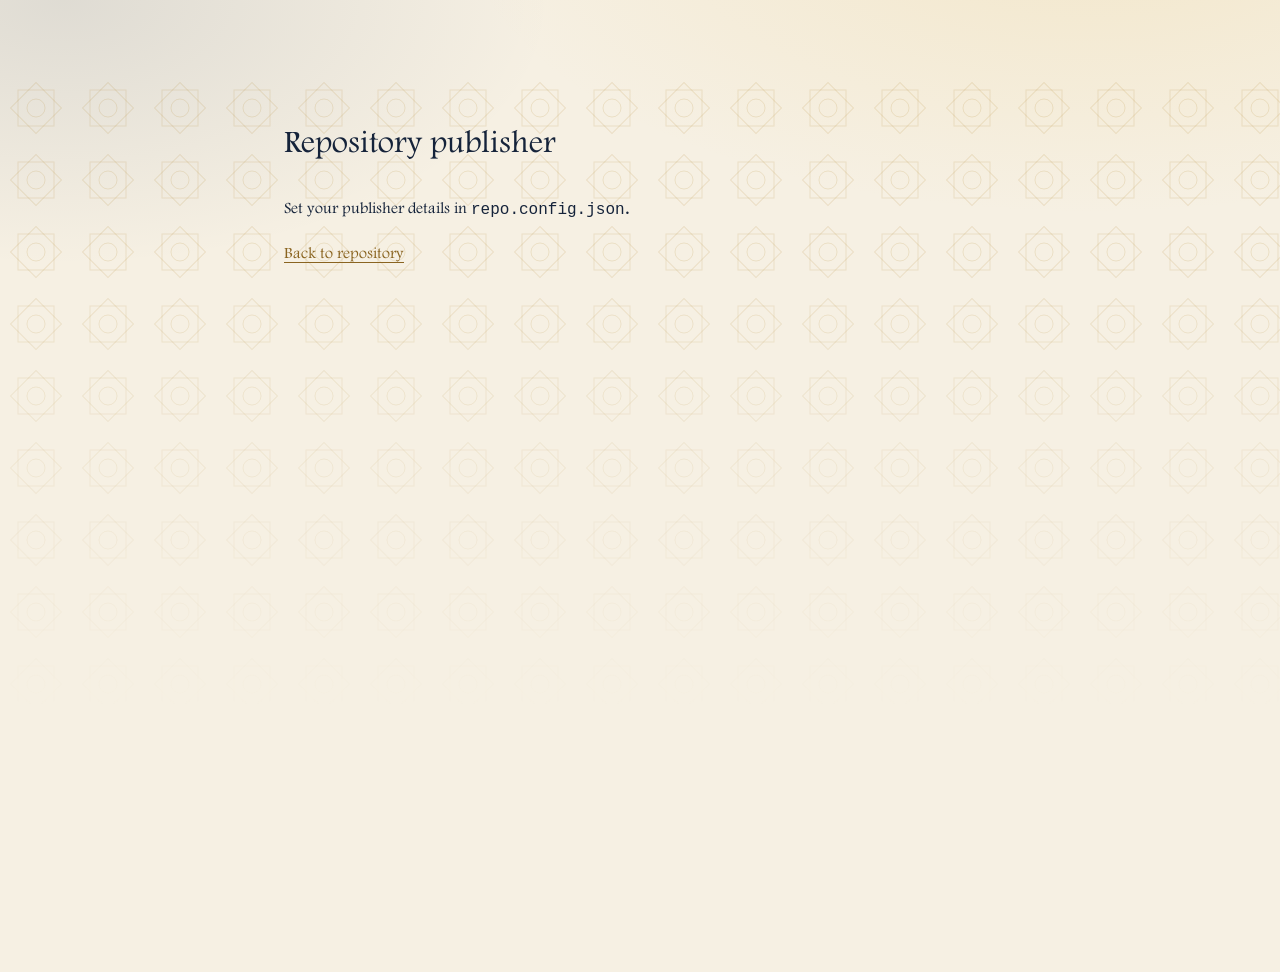
==== about/index.html @ c5a796df "Initial RawanIDE community repository template" ====
<!doctype html><html lang="en"><meta charset="utf-8"><meta name="viewport" content="width=device-width,initial-scale=1"><title>Repository guide</title><link rel="stylesheet" href="../assets/site.css"><main style="max-width:760px;margin:8vh auto;padding:24px"><h1>Repository publisher</h1><p>Set your publisher details in <code>repo.config.json</code>.</p><p><a href="../">Back to repository</a></p></main><!--DATA--><script type="application/json" id="data">{"repository":{"protocol":"1.0","id":"community.example.repository","name":"My RawanIDE Repository","publisher":"Your Publisher Name","description":"My RawanIDE extensions.","homepageUrl":"https://elhizazi1.github.io/rawanide-community-repository-template/","repositoryUrl":"https://github.com/elhizazi1/rawanide-community-repository-template","icon":"https://raw.githubusercontent.com/elhizazi1/rawanide-community-repository-template/main/icon.svg","i18n":{"ar":{"name":"مستودع إضافاتي","description":"إضافاتي لتطبيق روان IDE."},"en":{"name":"My RawanIDE Repository","description":"My extensions for RawanIDE."}},"extensions":[]}}</script><!--/DATA--></html>
---- assets/site.css ----
@font-face { font-family: "Maghribi Assile"; src: url("./fonts/maghribi-assile.ttf") format("truetype"); font-style: normal; font-weight: 100 900; font-display: swap; }
/* Jamal repository pages, v5: one consolidated stylesheet. No external fonts, scripts or images.
   Layout rule: every hero is one CSS grid with named areas (media | id | lead | extra); no absolute positioning, no magic offsets. */
:root {
  --paper: #f6f0e3; --surface: #fffdf8; --ink: #15233a; --ink-2: #5b6578; --line: #e0d3b4; --line-gold: #cfb06a;
  --accent: #8a6420; --lapis: #14294a; --ochre: #b8872b; --ochre-soft: rgba(184,135,43,.16);
  --code-bg: #f8f2e4; --danger: #a33a3a; --ok: #2f6b4f;
  --btn-bg: var(--lapis); --btn-ink: #f3d98b; --h2-ink: var(--lapis); --nav-on: var(--lapis);
  --gold: linear-gradient(135deg, #8f6a1f 0%, #e6c36a 45%, #b8872b 70%, #f0d78c 100%);
  --title: linear-gradient(135deg, #6d4c12, #b8872b 50%, #7a5614);
  --shadow: 0 1px 0 rgba(255,255,255,.7) inset, 0 12px 32px -16px rgba(20,41,74,.28);
  --r: 14px; --r-sm: 10px; --nav-h: 46px;
  --font: "Maghribi Assile", serif;
  --font-head: "Maghribi Assile", serif;
  --mono: ui-monospace, "SFMono-Regular", Menlo, Consolas, "Roboto Mono", monospace;
}
@media (prefers-color-scheme: dark) {
  :root:not([data-theme="light"]) {
    --paper: #0a1424; --surface: #101f38; --ink: #f1e8d0; --ink-2: #a9b3c4; --line: #2b3d5e; --line-gold: #8a7340;
    --accent: #e6c36a; --ochre: #e6c36a; --ochre-soft: rgba(230,195,106,.16); --code-bg: #0c1a30; --danger: #ff8a8e; --ok: #8fd6b0;
    --btn-bg: var(--gold); --btn-ink: #1a1405; --h2-ink: #f1e3b2; --nav-on: #f1e3b2;
    --title: linear-gradient(135deg, #f6e4a6, #d6a93f 55%, #f6e4a6);
    --shadow: 0 1px 0 rgba(255,255,255,.04) inset, 0 16px 36px -18px rgba(0,0,0,.8);
  }
}

* { box-sizing: border-box; }
html { -webkit-text-size-adjust: 100%; scroll-behavior: smooth; scroll-padding-top: calc(var(--nav-h) + 14px); }
body {
  margin: 0; position: relative; min-height: 100vh; color: var(--ink);
  font: 400 16px/1.8 var(--font);
  background: radial-gradient(900px 420px at 85% -80px, rgba(230,195,106,.20), transparent 70%),
              radial-gradient(700px 380px at 5% 0, rgba(20,41,74,.10), transparent 70%), var(--paper);
}
body::before {
  content: ""; position: absolute; inset: 0 0 auto 0; height: 640px; z-index: -1; pointer-events: none;
  background-image: url("data:image/svg+xml;utf8,<svg xmlns='http://www.w3.org/2000/svg' width='72' height='72' viewBox='0 0 72 72'><g fill='none' stroke='%23b8872b' stroke-opacity='.16' stroke-width='1'><rect x='18' y='18' width='36' height='36'/><rect x='18' y='18' width='36' height='36' transform='rotate(45 36 36)'/><circle cx='36' cy='36' r='9'/></g></svg>");
  -webkit-mask-image: linear-gradient(to bottom, #000 30%, transparent); mask-image: linear-gradient(to bottom, #000 30%, transparent);
}
a { color: var(--accent); text-underline-offset: 3px; }
a:hover { text-decoration-thickness: 2px; }
:focus-visible { outline: 3px solid var(--accent); outline-offset: 3px; border-radius: 6px; }
.wrap { width: min(100% - 32px, 1040px); margin-inline: auto; }
.visually-hidden { position: absolute; width: 1px; height: 1px; overflow: hidden; clip: rect(0 0 0 0); white-space: nowrap; }

/* ---------- header + sticky tabs (identical on every page) ---------- */
.bar { padding-block: 12px; }
.bar-in { display: flex; flex-wrap: wrap; align-items: center; justify-content: space-between; gap: 8px 12px; }
.brand { display: inline-flex; flex: none; align-items: center; gap: 10px; color: var(--ink); text-decoration: none; font: 700 21px/1.3 var(--font-head); }
.brand img { width: 36px; height: 36px; flex: none; border-radius: 10px; display: block; box-shadow: 0 0 0 1.5px #d9b45a, 0 6px 14px -6px rgba(20,41,74,.5); }
.brand span { white-space: nowrap; overflow: hidden; text-overflow: ellipsis; }
.langs { display: inline-flex; flex: none; border: 1px solid var(--line); border-radius: 999px; padding: 2px; background: var(--surface); box-shadow: var(--shadow); }
.langs button { appearance: none; border: 0; background: transparent; color: var(--ink-2); font: 600 13px/1 var(--font); padding: 8px 12px; border-radius: 999px; cursor: pointer; min-height: 34px; }
.langs button[aria-pressed="true"] { background: var(--lapis); color: #f3d98b; }
@media (prefers-color-scheme: dark) { :root:not([data-theme="light"]) .langs button[aria-pressed="true"] { background: var(--gold); color: #1a1405; } }

@media (max-width: 479px) { /* four language buttons (GitLab build) must not squeeze the brand */
  .brand { font-size: 18px; gap: 8px; }
  .brand img { width: 32px; height: 32px; }
  .langs button { padding: 8px 9px; font-size: 12.5px; }
}

.nav { position: sticky; top: 0; z-index: 30; background: var(--paper); border-top: 1px solid var(--line); }
@supports (background: color-mix(in srgb, red, blue)) {
  .nav { background: color-mix(in srgb, var(--paper) 92%, transparent); -webkit-backdrop-filter: blur(14px); backdrop-filter: blur(14px); }
}
.nav::after { content: ""; position: absolute; inset: auto 0 0 0; height: 2px; background: linear-gradient(90deg, transparent, var(--line-gold) 15%, #f0d78c 50%, var(--line-gold) 85%, transparent); }
.nav-in { display: flex; height: var(--nav-h); overflow-x: auto; scrollbar-width: none; }
.nav-in::-webkit-scrollbar { display: none; }
.nav a { position: relative; flex: 1 1 auto; display: grid; place-items: center; padding-inline: 12px; white-space: nowrap; text-decoration: none; color: var(--ink-2); font: 700 14.5px/1 var(--font); }
.nav a::after { content: ""; position: absolute; inset: auto 10px 0; height: 3px; border-radius: 3px 3px 0 0; background: var(--gold); transform: scaleX(0); transition: transform .25s; }
.nav a:hover, .nav a[aria-current="page"], .nav a[aria-current="true"] { color: var(--nav-on); }
.nav a:hover::after, .nav a[aria-current="page"]::after, .nav a[aria-current="true"]::after { transform: scaleX(1); }

/* ---------- hero: one grid, three variants ---------- */
.hero {
  --media: 84px; --gap: 14px;
  position: relative; display: grid; align-items: center; column-gap: var(--gap); row-gap: 16px;
  grid-template-columns: var(--media) minmax(0, 1fr);
  grid-template-areas: "media id" "lead lead" "extra extra";
  margin-top: 18px; padding: 18px;
  background: var(--surface); border: 1px solid var(--line-gold); border-radius: 22px; box-shadow: var(--shadow);
}
@supports (background: color-mix(in srgb, red, blue)) { .hero { background: linear-gradient(160deg, var(--surface), color-mix(in srgb, var(--surface) 72%, var(--paper))); } }
.hero::before { content: ""; position: absolute; inset: 6px; border: 1px solid rgba(184,135,43,.30); border-radius: 17px; pointer-events: none; }
body[data-page="ext"] .hero { --media: 76px; grid-template-areas: "crumb crumb" "media id" "lead lead" "extra extra"; }
body[data-page="about"] .hero { --media: 84px; }

.hero-media { grid-area: media; min-width: 0; }
.hero-id { grid-area: id; justify-self: start; min-width: 96px; max-width: 100%; }
.hero > .lead { grid-area: lead; }
.hero-extra { grid-area: extra; min-width: 0; }
.hero > .crumb { grid-area: crumb; justify-self: start; }
.hero-media img { display: block; width: 100%; height: auto; aspect-ratio: 1; object-fit: contain; border-radius: 22%; box-shadow: 0 0 0 2px #d9b45a, 0 12px 26px -12px rgba(20,41,74,.6); }

.hero h1 {
  margin: 0; font: 700 clamp(26px, 5.2vw, 46px)/1.45 var(--font-head); letter-spacing: 0; color: var(--lapis);
  background: var(--title); -webkit-background-clip: text; background-clip: text; -webkit-text-fill-color: transparent;
}
body[data-page="ext"] .hero h1 { font-size: clamp(22px, 4.4vw, 38px); }
/* ornament: its width is the title's width, because .hero-id shrink-wraps the h1 */
.orn { display: flex; align-items: center; gap: 8px; margin-top: 4px; }
.orn::before, .orn::after { content: ""; flex: 1; height: 1px; }
.orn::before { background: linear-gradient(90deg, transparent, var(--line-gold)); }
.orn::after { background: linear-gradient(270deg, transparent, var(--line-gold)); }
[dir="rtl"] .orn::before { background: linear-gradient(270deg, transparent, var(--line-gold)); }
[dir="rtl"] .orn::after { background: linear-gradient(90deg, transparent, var(--line-gold)); }
.orn i { flex: none; width: 8px; height: 8px; background: var(--ochre); transform: rotate(45deg); }

.lead { margin: 0; max-width: 58ch; color: var(--ink-2); font-size: clamp(16px, 2.4vw, 19px); line-height: 1.9; }
.crumb { display: inline-flex; align-items: center; gap: 8px; padding: 8px 14px; border: 1px solid var(--line); border-radius: 999px; background: var(--surface); text-decoration: none; font: 700 14px/1.2 var(--font); }
[dir="rtl"] .crumb .arrow { transform: scaleX(-1); }

@media (min-width: 720px) {
  .hero { --gap: 28px; padding: 40px; row-gap: 14px; }
  .hero::before { inset: 8px; }
  body[data-page="repo"] .hero { --media: 172px; grid-template-columns: minmax(0, 1fr) var(--media); grid-template-areas: "id media" "lead media" "extra media"; }
  body[data-page="ext"] .hero { --media: 104px; grid-template-areas: "crumb crumb" "media id" "media lead" "media extra"; }
  body[data-page="about"] .hero { --media: 128px; grid-template-areas: "media id" "media lead" "media extra"; }
  body[data-page="ext"] .hero-media, body[data-page="about"] .hero-media { align-self: start; }
}

/* ---------- seal ---------- */
.seal { display: block; width: 100%; height: auto; aspect-ratio: 1; color: var(--ink-2); direction: ltr; unicode-bidi: isolate; filter: drop-shadow(0 10px 18px rgba(184,135,43,.35)); }
.seal .ring { fill: none; stroke: currentColor; stroke-width: 2; }
.seal .ring-dash { fill: none; stroke: currentColor; stroke-width: 1; stroke-dasharray: 2 5; opacity: .7; }
.seal .star { fill: none; stroke: currentColor; stroke-width: 2.2; stroke-linejoin: round; }
.seal .ringtext { font: 600 10.5px var(--mono); fill: currentColor; }
.seal .core { font: 800 19px var(--font-head); fill: currentColor; text-anchor: middle; paint-order: stroke; stroke: var(--surface); stroke-width: 5px; stroke-linejoin: round; }
.seal .core.small { font-size: 14px; }
.seal[data-state="verified"] { color: var(--ochre); }
.seal[data-state="verified"] .star { fill: rgba(230,195,106,.28); stroke-dasharray: 400; animation: draw 1.1s ease-out both; }
.seal[data-state="verified"] .ring { stroke-width: 3; }
.seal[data-state="pending"] .ring, .seal[data-state="unknown"] .ring { stroke-dasharray: 6 5; }
@keyframes draw { from { stroke-dashoffset: 400; } to { stroke-dashoffset: 0; } }
/* Preserve the full ornamental verification seal at normal mobile zoom.
   Previously the ring inscription disappeared below 720px, so the badge
   looked different at 100% than at 67% browser zoom. */
@media (max-width: 719px) {
  body[data-page="repo"] .hero { --media: clamp(96px, 26vw, 116px); }
  .seal .ringtext { visibility: visible; }
  .seal .core { font-size: 19px; }
  .seal .core.small { font-size: 14px; }
}
@media (prefers-reduced-motion: reduce) { .seal[data-state="verified"] .star { animation: none; } }

/* ---------- address box, buttons, status ---------- */
.address { display: flex; align-items: stretch; max-width: 640px; background: var(--surface); border: 1px solid var(--line-gold); border-radius: var(--r); box-shadow: var(--shadow); overflow: hidden; }
.address-field { flex: 1; min-width: 0; align-self: center; padding: 12px 14px; font: 500 13px/1.6 var(--mono); direction: ltr; text-align: left; overflow-wrap: anywhere; }
.btn {
  appearance: none; border: 0; cursor: pointer; display: inline-flex; align-items: center; justify-content: center;
  min-height: 46px; padding: 0 20px; border-radius: var(--r-sm); background: var(--btn-bg); color: var(--btn-ink);
  font: 700 14.5px/1 var(--font); white-space: nowrap; text-decoration: none; transition: filter .2s, transform .2s;
}
.btn:hover { filter: brightness(1.12); }
.btn:active { transform: translateY(1px); }
.btn.ghost { background: transparent; color: var(--accent); border: 1px solid var(--line-gold); }
.btn.small { min-height: 34px; padding: 0 12px; font-size: 13px; border-radius: 8px; }
.btn[data-done="1"] { background: var(--ok); color: #fff; }
.address .btn { border-radius: 0; min-height: 0; min-width: 96px; }
.actions { display: flex; flex-wrap: wrap; gap: 10px; }
.status { display: flex; align-items: center; gap: 8px; margin: 14px 0 0; font: 600 14px/1.5 var(--font); color: var(--ink-2); }
.status::before { content: ""; flex: none; width: 10px; height: 10px; border-radius: 50%; background: var(--line); }
.status[data-state="verified"] { color: var(--ink); }
.status[data-state="verified"]::before { background: var(--ochre); box-shadow: 0 0 0 4px var(--ochre-soft); }
.status[data-state="pending"]::before { background: transparent; border: 2px dashed var(--ink-2); }
.status[data-state="unknown"]::before { background: var(--danger); opacity: .7; }

/* ---------- sections ---------- */
section { margin-top: clamp(30px, 6vw, 52px); }
h2 { display: flex; align-items: center; gap: 14px; margin: 0 0 16px; font: 700 clamp(24px, 4.4vw, 34px)/1.4 var(--font-head); color: var(--h2-ink); }
h2::after { content: ""; flex: 1; height: 1px; background: linear-gradient(90deg, var(--line-gold), transparent); }
[dir="rtl"] h2::after { background: linear-gradient(270deg, var(--line-gold), transparent); }
h3 { margin: 0; font: 700 20px/1.4 var(--font-head); }
.hint { margin: 0 0 16px; color: var(--ink-2); font-size: 15px; }

.steps { list-style: none; margin: 0; padding: 0; display: grid; gap: 12px; counter-reset: step; }
.steps li { counter-increment: step; display: grid; grid-template-columns: 36px minmax(0, 1fr); gap: 14px; align-items: center; padding: 14px 16px; background: var(--surface); border: 1px solid var(--line); border-radius: var(--r); box-shadow: var(--shadow); }
.steps li::before { content: counter(step); display: grid; place-items: center; width: 36px; height: 36px; border-radius: 50%; background: var(--gold); color: #1a1405; font: 700 18px/1 var(--font-head); box-shadow: 0 6px 14px -6px rgba(184,135,43,.7); }
.steps p { margin: 0; }
@media (min-width: 760px) {
  .steps { grid-template-columns: repeat(3, minmax(0, 1fr)); }
  .steps li { grid-template-columns: 1fr; align-items: start; gap: 10px; padding: 18px; }
}

.list { display: grid; gap: 16px; grid-template-columns: repeat(auto-fill, minmax(min(100%, 420px), 1fr)); }
.row { position: relative; display: grid; grid-template-columns: 56px minmax(0, 1fr) auto; gap: 14px; align-items: center; padding: 16px; color: inherit; text-decoration: none; background: var(--surface); border: 1px solid var(--line); border-radius: var(--r); box-shadow: var(--shadow); transition: transform .25s, border-color .25s, box-shadow .25s; }
.row:hover { transform: translateY(-3px); border-color: var(--line-gold); box-shadow: 0 18px 36px -18px rgba(184,135,43,.5); }
.row img { display: block; width: 56px; height: 56px; border-radius: 14px; box-shadow: 0 0 0 1.5px #d9b45a, 0 10px 22px -10px rgba(20,41,74,.5); }
.row .meta { margin-top: 8px; }
.row p { margin: 8px 0 0; color: var(--ink-2); font-size: 15px; line-height: 1.7; display: -webkit-box; -webkit-line-clamp: 2; -webkit-box-orient: vertical; overflow: hidden; }
.chev { color: var(--ochre); font-size: 22px; line-height: 1; }
[dir="rtl"] .chev { transform: scaleX(-1); }
@media (min-width: 720px) { .row { grid-template-columns: 64px minmax(0, 1fr) auto; gap: 16px; padding: 20px; } .row img { width: 64px; height: 64px; } }
.empty { padding: 18px; color: var(--ink-2); border: 1px dashed var(--line); border-radius: var(--r); }

.meta { display: flex; flex-wrap: wrap; gap: 8px; }
.tag { display: inline-flex; align-items: center; padding: 7px 12px; font: 700 12.5px/1 var(--font); color: var(--accent); background: rgba(184,135,43,.08); border: 1px solid #d9bf7f; border-radius: 999px; unicode-bidi: plaintext; }
.tag.safe { color: var(--ok); background: rgba(47,107,79,.10); border-color: rgba(47,107,79,.45); }
.tag.safe::before { content: "✓"; margin-inline-end: 6px; font-weight: 800; }
@media (prefers-color-scheme: dark) { :root:not([data-theme="light"]) .tag.safe { background: rgba(143,214,176,.08); border-color: rgba(143,214,176,.45); } }

dl.facts { display: grid; grid-template-columns: minmax(120px, 220px) minmax(0, 1fr); margin: 0; overflow: hidden; background: var(--surface); border: 1px solid var(--line-gold); border-radius: var(--r); box-shadow: var(--shadow); }
dl.facts dt, dl.facts dd { margin: 0; padding: 12px 16px; border-bottom: 1px solid var(--line); }
dl.facts dt { background: var(--ochre-soft); color: var(--ink); font-weight: 700; font-size: 14px; }
dl.facts dd { min-width: 0; overflow-wrap: anywhere; }
dl.facts dt:nth-last-of-type(1), dl.facts dt:nth-last-of-type(1) + dd { border-bottom: 0; }
.mono { font: 13.5px var(--mono); direction: ltr; unicode-bidi: isolate; }
[dir="rtl"] dd.mono { text-align: right; }
.hash { display: flex; align-items: center; gap: 10px; flex-wrap: wrap; }
.hash .mono { word-break: break-all; }
@media (max-width: 640px) {
  dl.facts { grid-template-columns: 1fr; }
  dl.facts dt { border-bottom: 0; padding-bottom: 4px; }
  dl.facts dd { padding-top: 10px; }
}

.cards { display: grid; gap: 14px; grid-template-columns: repeat(auto-fill, minmax(min(100%, 230px), 1fr)); }
.card { display: grid; gap: 2px; padding: 16px 18px; color: inherit; text-decoration: none; background: var(--surface); border: 1px solid var(--line); border-radius: var(--r); box-shadow: var(--shadow); transition: transform .25s, border-color .25s; }
a.card:hover { transform: translateY(-3px); border-color: var(--line-gold); }
.card small { color: var(--accent); font: 700 13px/1.6 var(--font); }
.card b { font: 700 17px/1.5 var(--mono); direction: ltr; unicode-bidi: isolate; overflow-wrap: anywhere; }
[dir="rtl"] .card b { text-align: right; }

.tools { display: flex; flex-wrap: wrap; gap: 10px; margin: 0 0 16px; }
.tools input { flex: 1; min-width: 200px; padding: 14px 16px; font: 500 15px/1 var(--font); color: var(--ink); background: var(--surface); border: 1px solid var(--line); border-radius: 999px; }
.tools input:focus { outline: 3px solid var(--ochre-soft); border-color: var(--line-gold); }
.tools .count { align-self: center; color: var(--ink-2); font: 600 13px/1 var(--font); }

/* extension content blocks (snippets, commands, terminal theme) */
.panel { background: var(--surface); border: 1px solid var(--line-gold); border-radius: var(--r); box-shadow: var(--shadow); }
.snip { display: grid; gap: 8px; padding: 14px 16px; border-bottom: 1px solid var(--line); }
.snip:last-child { border-bottom: 0; }
.snip-top { display: flex; flex-wrap: wrap; align-items: center; gap: 8px 12px; }
.snip small { color: var(--ink-2); }
.trigger { padding: 6px 10px; font: 700 14px/1 var(--mono); direction: ltr; color: #f3d98b; background: var(--lapis); border-radius: 6px; }
pre.code { margin: 0; padding: 12px 14px; overflow-x: auto; font: 13px/1.6 var(--mono); direction: ltr; text-align: left; tab-size: 2; background: var(--code-bg); border: 1px solid var(--line); border-radius: 8px; }
.term { padding: 18px; overflow-x: auto; font: 14px/1.7 var(--mono); direction: ltr; text-align: left; border-radius: var(--r); }
.term .cursor { display: inline-block; width: .6em; height: 1.1em; vertical-align: -.2em; }
.swatches { display: grid; grid-template-columns: repeat(8, minmax(0, 1fr)); gap: 6px; margin-top: 14px; }
.swatches span { aspect-ratio: 1; border-radius: 6px; border: 1px solid rgba(127,127,127,.35); }

/* ---------- footer ---------- */
footer { margin-top: clamp(36px, 7vw, 64px); color: #c9d2e3; font-size: 14px; background: var(--lapis); border-top: 3px solid transparent; border-image: var(--gold) 1; }
footer a { color: #f3d98b; }
.foot { display: grid; gap: 10px; padding-block: 24px 30px; }
.foot .links { display: flex; flex-wrap: wrap; gap: 6px 18px; }
@media (min-width: 720px) { .foot { grid-template-columns: minmax(0, 1fr) auto; align-items: center; } .foot small { grid-column: 1 / -1; } }

/* Extension screenshots: one swipeable row */
.shots { display: flex; gap: 14px; overflow-x: auto; padding: 4px 2px 12px; scroll-snap-type: x proximity; -webkit-overflow-scrolling: touch; }
.shots figure { flex: 0 0 auto; margin: 0; width: min(78vw, 300px); scroll-snap-align: start; }
.shots a { display: block; background: var(--surface); border: 1px solid var(--line); border-radius: var(--r); overflow: hidden; box-shadow: var(--shadow); }
.shots img { display: block; width: 100%; height: auto; }
.shots figcaption { margin-top: 8px; color: var(--muted, inherit); font-size: 13px; line-height: 1.6; }

/* Single default Maghribi Assile font for Arabic and English site text. */

/* Shared typography for both language modes. */
html, body, button, input, select, textarea { font-family: var(--font); }
html code, html pre, html kbd, html samp, html .mono, html .address-field, html .trigger, html .term, html .card b { font-family: var(--mono); }
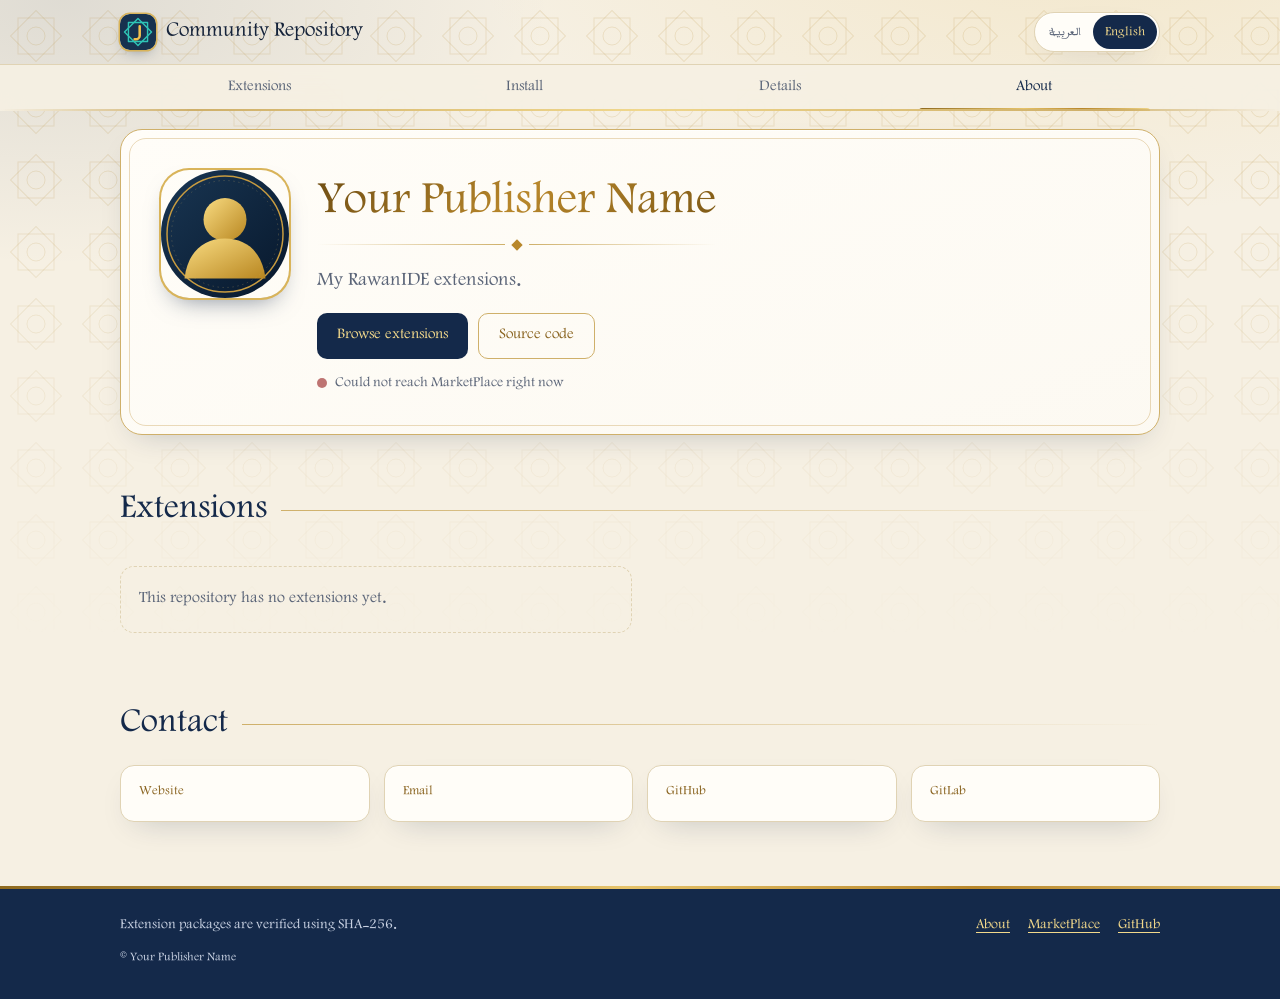
==== commit 22670593: "update" ====
--- a/about/index.html
+++ b/about/index.html
@@ -1 +1,79 @@
-<!doctype html><html lang="en"><meta charset="utf-8"><meta name="viewport" content="width=device-width,initial-scale=1"><title>Repository guide</title><link rel="stylesheet" href="../assets/site.css"><main style="max-width:760px;margin:8vh auto;padding:24px"><h1>Repository publisher</h1><p>Set your publisher details in <code>repo.config.json</code>.</p><p><a href="../">Back to repository</a></p></main><!--DATA--><script type="application/json" id="data">{"repository":{"protocol":"1.0","id":"community.example.repository","name":"My RawanIDE Repository","publisher":"Your Publisher Name","description":"My RawanIDE extensions.","homepageUrl":"https://elhizazi1.github.io/rawanide-community-repository-template/","repositoryUrl":"https://github.com/elhizazi1/rawanide-community-repository-template","icon":"https://raw.githubusercontent.com/elhizazi1/rawanide-community-repository-template/main/icon.svg","i18n":{"ar":{"name":"مستودع إضافاتي","description":"إضافاتي لتطبيق روان IDE."},"en":{"name":"My RawanIDE Repository","description":"My extensions for RawanIDE."}},"extensions":[]}}</script><!--/DATA--></html>+<!doctype html>
+<html lang="ar" dir="rtl">
+<head>
+<meta charset="utf-8">
+<meta name="viewport" content="width=device-width, initial-scale=1">
+<title>عن المطور — RawanIDE Community</title>
+<meta name="description" content="About the community repository developer.">
+<meta name="color-scheme" content="light dark">
+<link rel="icon" href="../icon.svg" type="image/svg+xml">
+<link rel="stylesheet" href="../assets/site.css">
+<script src="../assets/site.js" defer></script>
+<script src="../assets/extras.js" defer></script>
+<script src="../assets/about-profile.js" defer></script>
+</head>
+<body data-page="about" data-root="../">
+<header class="bar">
+  <div class="wrap bar-in">
+    <a class="brand" href="../"><img src="../icon.svg" alt="" width="36" height="36"><span data-i18n="brand">مستودع المجتمع</span></a>
+    <div class="langs" data-langs role="group" aria-label="Language"></div>
+  </div>
+</header>
+<nav class="nav" aria-label="Main">
+  <div class="wrap nav-in">
+    <a href="../#extensions" data-i18n="nav_ext">الإضافات</a>
+    <a href="../#how" data-i18n="nav_how">التثبيت</a>
+    <a href="../#details" data-i18n="nav_details">التفاصيل</a>
+    <a href="../about/" data-i18n="nav_about" aria-current="page">عن المطوّر</a>
+  </div>
+</nav>
+<div class="wrap">
+  <main>
+    <div class="hero">
+      <div class="hero-media"><img src="../assets/developer-avatar.svg" data-profile-avatar alt="" width="128" height="128"></div>
+      <div class="hero-id">
+        <h1 data-i18n="about_name">مطوّر المستودع</h1>
+        <div class="orn" aria-hidden="true"><i></i></div>
+      </div>
+      <p class="lead" data-i18n="about_bio">مطوّر إضافات RawanIDE.</p>
+      <div class="hero-extra">
+        <div class="actions">
+          <a class="btn" href="../#extensions" data-i18n="browse">تصفّح الإضافات</a>
+          <a class="btn ghost" href="../" data-profile-source rel="noopener" data-i18n="foot_source">الكود المصدري</a>
+        </div>
+        <p class="status" data-status data-state="checking" role="status">جارٍ التحقق من MarketPlace…</p>
+      </div>
+    </div>
+
+    <section id="extensions" aria-labelledby="ext-h">
+      <h2 id="ext-h" data-i18n="ext_title">الإضافات</h2>
+      <div class="list" data-ext-list></div>
+    </section>
+
+    <section id="contact" aria-labelledby="c-h">
+      <h2 id="c-h" data-i18n="c_title">تواصل</h2>
+      <div class="cards" data-profile-contacts>
+        <a class="card" href="../" data-profile-link="website" hidden><small data-i18n="c_site">الموقع الشخصي</small><b data-profile-value="website"></b></a>
+        <a class="card" href="../" data-profile-link="email" hidden><small data-i18n="c_mail">البريد</small><b data-profile-value="email"></b></a>
+        <a class="card" href="../" data-profile-link="github" hidden><small>GitHub</small><b data-profile-value="github"></b></a>
+        <a class="card" href="../" data-profile-link="gitlab" hidden><small>GitLab</small><b data-profile-value="gitlab"></b></a>
+      </div>
+    </section>
+  </main>
+</div>
+
+<footer>
+  <div class="wrap foot">
+    <span data-i18n="foot_note">تُتحقَّق سلامة حزم الإضافات باستخدام SHA-256.</span>
+    <span class="links">
+      <a href="../about/" data-i18n="nav_about">عن المطوّر</a>
+      <a href="https://rawanide.elhizazi.me/repositories" rel="noopener" data-i18n="foot_market">MarketPlace</a>
+      <a href="../" data-repository-source-link rel="noopener" hidden>Source</a>
+      
+    </span>
+    <small>© <span data-profile-copyright>Community Developer</span></small>
+  </div>
+</footer>
+<!--DATA--><script type="application/json" id="data">{"repository":{"protocol":"1.0","id":"community.example.repository","name":"My RawanIDE Repository","publisher":"Your Publisher Name","description":"My RawanIDE extensions.","homepageUrl":"https://exampledev.github.io/example-repo/","repositoryUrl":"https://github.com/exampledev/example-repo","icon":"https://raw.githubusercontent.com/exampledev/example-repo/main/icon.svg","i18n":{"ar":{"name":"مستودع إضافاتي","description":"إضافاتي لتطبيق روان IDE."},"en":{"name":"My RawanIDE Repository","description":"My extensions for RawanIDE."}},"extensions":[]},"developer":{"schemaVersion":1,"name":"Your Publisher Name","repositoryName":"My RawanIDE Repository","description":"My RawanIDE extensions.","i18n":{"ar":{"name":"مستودع إضافاتي","description":"إضافاتي لتطبيق روان IDE."}},"avatarUrl":"assets/developer-avatar.svg","website":"","github":"","gitlab":"","email":"","defaultLanguage":"ar"}}</script><!--/DATA--><script>
+(function(){'use strict';var embedded={};try{embedded=JSON.parse(document.getElementById('data').textContent)}catch(e){}var dev=embedded.developer||{},repo=embedded.repository||{};var lang=(localStorage.getItem('rawanide-lang')||navigator.language||'ar').toLowerCase().startsWith('ar')?'ar':'en';document.documentElement.lang=lang;document.documentElement.dir=lang==='ar'?'rtl':'ltr';var ar=lang==='ar';function txt(id,v){document.getElementById(id).textContent=v||''}function safeUrl(u){try{var x=new URL(u,location.href);return (x.protocol==='https:'||((x.protocol==='file:'||x.protocol==='http:')&&u.startsWith('../assets/'))) ? x.href : ''}catch(e){return ''}}function draw(){txt('back-label',ar?'العودة إلى المستودع':'Back to repository');txt('kicker',ar?'عن المطور':'About the developer');txt('developer-name',dev.name||repo.publisher||(ar?'اسم المطور':'Developer'));txt('repository-name',(ar&&dev.i18n&&dev.i18n.ar&&dev.i18n.ar.name)||dev.repositoryName||repo.name);txt('description',(ar&&dev.i18n&&dev.i18n.ar&&dev.i18n.ar.description)||dev.description||repo.description);txt('note',ar?'تُحدَّث معلومات هذه الصفحة من setup.html وdeveloper.json.':'This profile is customized through setup.html and developer.json.');document.title=(dev.name||repo.publisher||'Developer')+' · RawanIDE';var img=document.getElementById('avatar');var src=dev.avatarUrl||'assets/developer-avatar.svg';if(/^assets\/[a-zA-Z0-9_./-]+$/.test(src)&&!src.includes('..'))img.src='../'+src;else if(/^https:\/\//i.test(src))img.src=src;else img.src='../assets/developer-avatar.svg';img.onerror=function(){this.onerror=null;this.src='../assets/developer-avatar.svg'};var links=document.getElementById('links');links.textContent='';[['website',ar?'الموقع الإلكتروني':'Website'],['github','GitHub'],['gitlab','GitLab'],['email',ar?'البريد الإلكتروني':'Email']].forEach(function(p){var v=dev[p[0]];if(!v)return;var a=document.createElement('a');if(p[0]==='email'){if(!/^[^\s@]+@[^\s@]+\.[^\s@]+$/.test(v))return;a.href='mailto:'+v}else{if(!/^https:\/\//i.test(v))return;a.href=v;a.target='_blank';a.rel='noopener noreferrer'}a.textContent=p[1];links.appendChild(a)})}draw();if(location.protocol!=='file:')fetch('../developer.json',{cache:'no-store'}).then(function(r){return r.ok?r.json():null}).then(function(d){if(d&&d.schemaVersion===1){dev=d;draw()}}).catch(function(){});
+})();</script></body></html>
--- a/assets/site.css
+++ b/assets/site.css
@@ -54,7 +54,7 @@
 .langs button[aria-pressed="true"] { background: var(--lapis); color: #f3d98b; }
 @media (prefers-color-scheme: dark) { :root:not([data-theme="light"]) .langs button[aria-pressed="true"] { background: var(--gold); color: #1a1405; } }
 
-@media (max-width: 479px) { /* four language buttons (GitLab build) must not squeeze the brand */
+@media (max-width: 479px) { /* language buttons must not squeeze the brand */
   .brand { font-size: 18px; gap: 8px; }
   .brand img { width: 32px; height: 32px; }
   .langs button { padding: 8px 9px; font-size: 12.5px; }
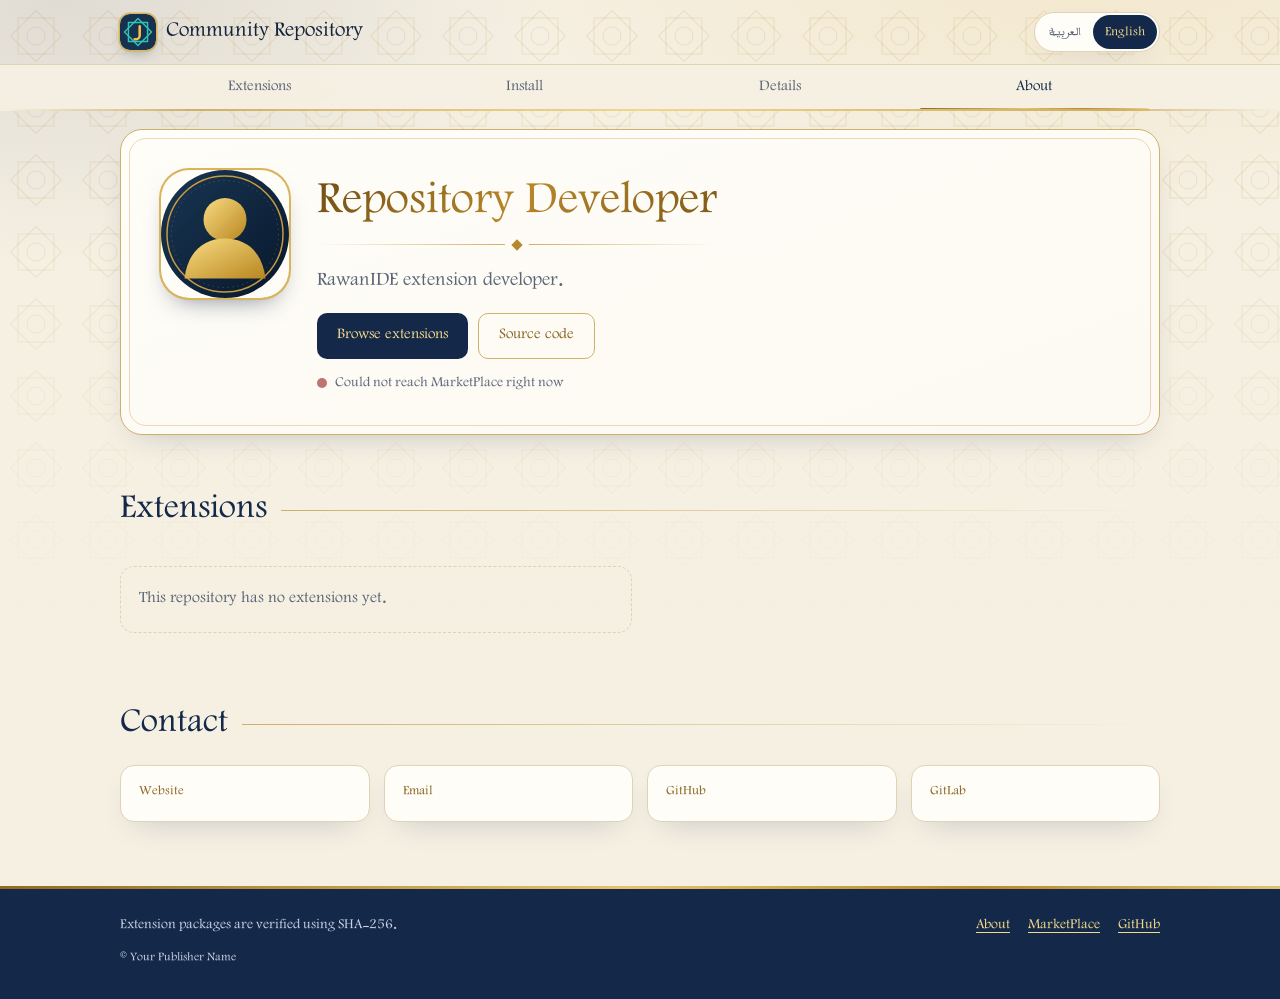
==== commit 63b643f6: "chore: publish community repository [skip ci]" ====
--- a/about/index.html
+++ b/about/index.html
@@ -74,6 +74,6 @@
     <small>© <span data-profile-copyright>Community Developer</span></small>
   </div>
 </footer>
-<!--DATA--><script type="application/json" id="data">{"repository":{"protocol":"1.0","id":"community.example.repository","name":"My RawanIDE Repository","publisher":"Your Publisher Name","description":"My RawanIDE extensions.","homepageUrl":"https://exampledev.github.io/example-repo/","repositoryUrl":"https://github.com/exampledev/example-repo","icon":"https://raw.githubusercontent.com/exampledev/example-repo/main/icon.svg","i18n":{"ar":{"name":"مستودع إضافاتي","description":"إضافاتي لتطبيق روان IDE."},"en":{"name":"My RawanIDE Repository","description":"My extensions for RawanIDE."}},"extensions":[]},"developer":{"schemaVersion":1,"name":"Your Publisher Name","repositoryName":"My RawanIDE Repository","description":"My RawanIDE extensions.","i18n":{"ar":{"name":"مستودع إضافاتي","description":"إضافاتي لتطبيق روان IDE."}},"avatarUrl":"assets/developer-avatar.svg","website":"","github":"","gitlab":"","email":"","defaultLanguage":"ar"}}</script><!--/DATA--><script>
+<!--DATA--><script type="application/json" id="data">{"repository":{"protocol":"1.0","id":"community.example.repository","name":"My RawanIDE Repository","publisher":"Your Publisher Name","description":"My RawanIDE extensions.","homepageUrl":"https://elhizazi1.github.io/rawanide-community-repository-template/","repositoryUrl":"https://github.com/elhizazi1/rawanide-community-repository-template","icon":"https://raw.githubusercontent.com/elhizazi1/rawanide-community-repository-template/main/icon.svg","i18n":{"ar":{"name":"مستودع إضافاتي","description":"إضافاتي لتطبيق روان IDE."},"en":{"name":"My RawanIDE Repository","description":"My extensions for RawanIDE."}},"extensions":[]},"developer":{"schemaVersion":1,"name":"Your Publisher Name","repositoryName":"My RawanIDE Repository","description":"My RawanIDE extensions.","i18n":{"ar":{"name":"مستودع إضافاتي","description":"إضافاتي لتطبيق روان IDE."}},"avatarUrl":"assets/developer-avatar.svg","website":"","github":"","gitlab":"","email":"","defaultLanguage":"ar"}}</script><!--/DATA--><script>
 (function(){'use strict';var embedded={};try{embedded=JSON.parse(document.getElementById('data').textContent)}catch(e){}var dev=embedded.developer||{},repo=embedded.repository||{};var lang=(localStorage.getItem('rawanide-lang')||navigator.language||'ar').toLowerCase().startsWith('ar')?'ar':'en';document.documentElement.lang=lang;document.documentElement.dir=lang==='ar'?'rtl':'ltr';var ar=lang==='ar';function txt(id,v){document.getElementById(id).textContent=v||''}function safeUrl(u){try{var x=new URL(u,location.href);return (x.protocol==='https:'||((x.protocol==='file:'||x.protocol==='http:')&&u.startsWith('../assets/'))) ? x.href : ''}catch(e){return ''}}function draw(){txt('back-label',ar?'العودة إلى المستودع':'Back to repository');txt('kicker',ar?'عن المطور':'About the developer');txt('developer-name',dev.name||repo.publisher||(ar?'اسم المطور':'Developer'));txt('repository-name',(ar&&dev.i18n&&dev.i18n.ar&&dev.i18n.ar.name)||dev.repositoryName||repo.name);txt('description',(ar&&dev.i18n&&dev.i18n.ar&&dev.i18n.ar.description)||dev.description||repo.description);txt('note',ar?'تُحدَّث معلومات هذه الصفحة من setup.html وdeveloper.json.':'This profile is customized through setup.html and developer.json.');document.title=(dev.name||repo.publisher||'Developer')+' · RawanIDE';var img=document.getElementById('avatar');var src=dev.avatarUrl||'assets/developer-avatar.svg';if(/^assets\/[a-zA-Z0-9_./-]+$/.test(src)&&!src.includes('..'))img.src='../'+src;else if(/^https:\/\//i.test(src))img.src=src;else img.src='../assets/developer-avatar.svg';img.onerror=function(){this.onerror=null;this.src='../assets/developer-avatar.svg'};var links=document.getElementById('links');links.textContent='';[['website',ar?'الموقع الإلكتروني':'Website'],['github','GitHub'],['gitlab','GitLab'],['email',ar?'البريد الإلكتروني':'Email']].forEach(function(p){var v=dev[p[0]];if(!v)return;var a=document.createElement('a');if(p[0]==='email'){if(!/^[^\s@]+@[^\s@]+\.[^\s@]+$/.test(v))return;a.href='mailto:'+v}else{if(!/^https:\/\//i.test(v))return;a.href=v;a.target='_blank';a.rel='noopener noreferrer'}a.textContent=p[1];links.appendChild(a)})}draw();if(location.protocol!=='file:')fetch('../developer.json',{cache:'no-store'}).then(function(r){return r.ok?r.json():null}).then(function(d){if(d&&d.schemaVersion===1){dev=d;draw()}}).catch(function(){});
 })();</script></body></html>
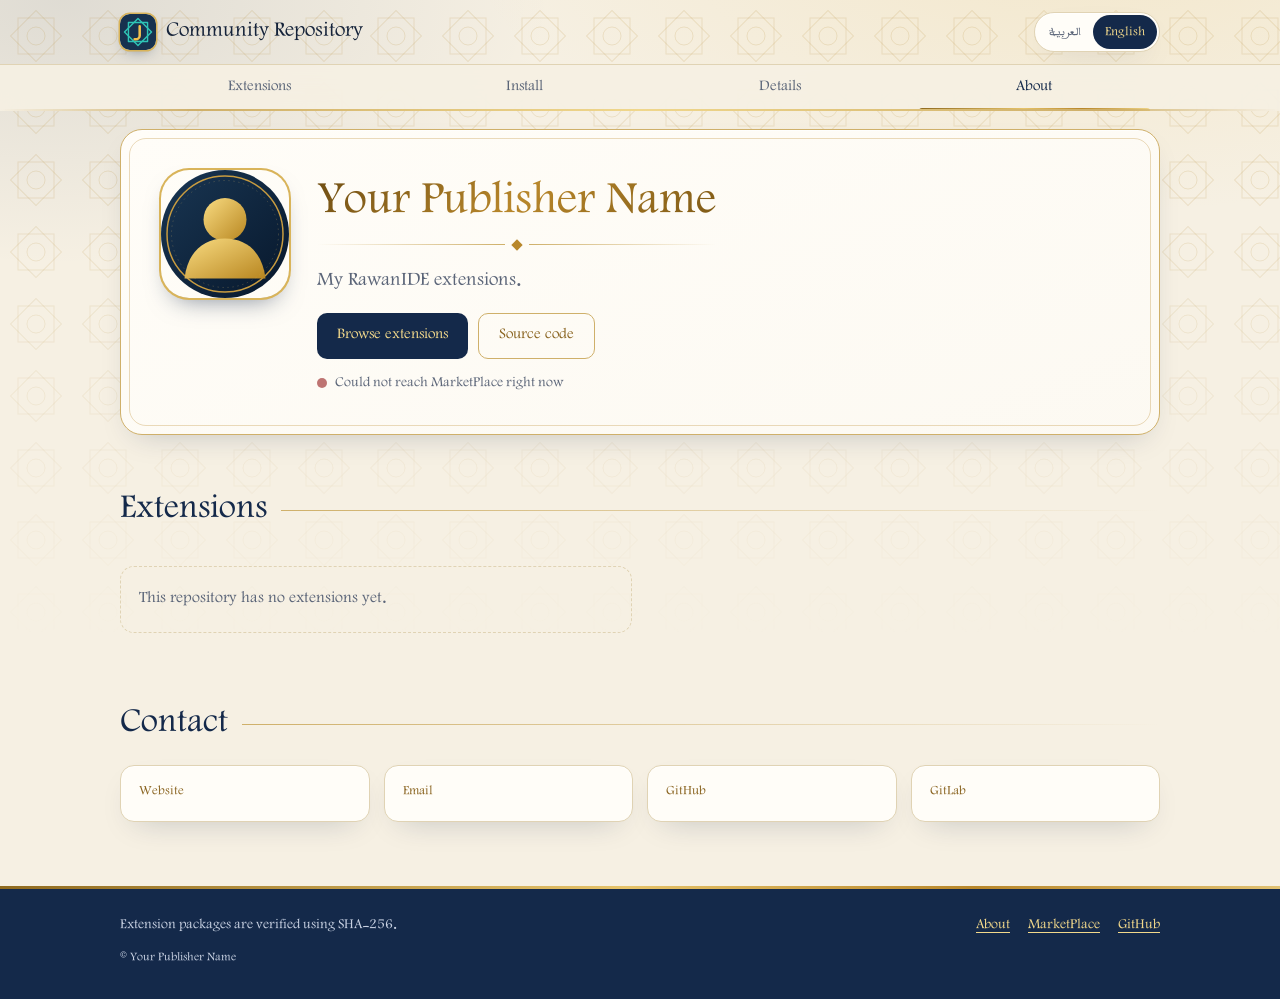
==== commit f563a025: "chore: publish community repository [skip ci]" ====
--- a/about/index.html
+++ b/about/index.html
@@ -74,6 +74,6 @@
     <small>© <span data-profile-copyright>Community Developer</span></small>
   </div>
 </footer>
-<!--DATA--><script type="application/json" id="data">{"repository":{"protocol":"1.0","id":"community.example.repository","name":"My RawanIDE Repository","publisher":"Your Publisher Name","description":"My RawanIDE extensions.","homepageUrl":"https://elhizazi1.github.io/rawanide-community-repository-template/","repositoryUrl":"https://github.com/elhizazi1/rawanide-community-repository-template","icon":"https://raw.githubusercontent.com/elhizazi1/rawanide-community-repository-template/main/icon.svg","i18n":{"ar":{"name":"مستودع إضافاتي","description":"إضافاتي لتطبيق روان IDE."},"en":{"name":"My RawanIDE Repository","description":"My extensions for RawanIDE."}},"extensions":[]},"developer":{"schemaVersion":1,"name":"Your Publisher Name","repositoryName":"My RawanIDE Repository","description":"My RawanIDE extensions.","i18n":{"ar":{"name":"مستودع إضافاتي","description":"إضافاتي لتطبيق روان IDE."}},"avatarUrl":"assets/developer-avatar.svg","website":"","github":"","gitlab":"","email":"","defaultLanguage":"ar"}}</script><!--/DATA--><script>
+<!--DATA--><script type="application/json" id="data">{"repository":{"protocol":"1.0","id":"community.elhizazi1.rawanide-community-reposi.0626415a74733e9d","name":"My RawanIDE Repository","publisher":"Your Publisher Name","description":"My RawanIDE extensions.","homepageUrl":"https://elhizazi1.github.io/rawanide-community-repository-template/","repositoryUrl":"https://github.com/elhizazi1/rawanide-community-repository-template","icon":"https://raw.githubusercontent.com/elhizazi1/rawanide-community-repository-template/main/icon.svg","i18n":{"ar":{"name":"مستودع إضافاتي","description":"إضافاتي لتطبيق روان IDE."},"en":{"name":"My RawanIDE Repository","description":"My extensions for RawanIDE."}},"extensions":[]},"developer":{"schemaVersion":1,"name":"Your Publisher Name","repositoryName":"My RawanIDE Repository","description":"My RawanIDE extensions.","i18n":{"ar":{"name":"مستودع إضافاتي","description":"إضافاتي لتطبيق روان IDE."}},"avatarUrl":"assets/developer-avatar.svg","website":"","github":"","gitlab":"","email":"","defaultLanguage":"ar"}}</script><!--/DATA--><script>
 (function(){'use strict';var embedded={};try{embedded=JSON.parse(document.getElementById('data').textContent)}catch(e){}var dev=embedded.developer||{},repo=embedded.repository||{};var lang=(localStorage.getItem('rawanide-lang')||navigator.language||'ar').toLowerCase().startsWith('ar')?'ar':'en';document.documentElement.lang=lang;document.documentElement.dir=lang==='ar'?'rtl':'ltr';var ar=lang==='ar';function txt(id,v){document.getElementById(id).textContent=v||''}function safeUrl(u){try{var x=new URL(u,location.href);return (x.protocol==='https:'||((x.protocol==='file:'||x.protocol==='http:')&&u.startsWith('../assets/'))) ? x.href : ''}catch(e){return ''}}function draw(){txt('back-label',ar?'العودة إلى المستودع':'Back to repository');txt('kicker',ar?'عن المطور':'About the developer');txt('developer-name',dev.name||repo.publisher||(ar?'اسم المطور':'Developer'));txt('repository-name',(ar&&dev.i18n&&dev.i18n.ar&&dev.i18n.ar.name)||dev.repositoryName||repo.name);txt('description',(ar&&dev.i18n&&dev.i18n.ar&&dev.i18n.ar.description)||dev.description||repo.description);txt('note',ar?'تُحدَّث معلومات هذه الصفحة من setup.html وdeveloper.json.':'This profile is customized through setup.html and developer.json.');document.title=(dev.name||repo.publisher||'Developer')+' · RawanIDE';var img=document.getElementById('avatar');var src=dev.avatarUrl||'assets/developer-avatar.svg';if(/^assets\/[a-zA-Z0-9_./-]+$/.test(src)&&!src.includes('..'))img.src='../'+src;else if(/^https:\/\//i.test(src))img.src=src;else img.src='../assets/developer-avatar.svg';img.onerror=function(){this.onerror=null;this.src='../assets/developer-avatar.svg'};var links=document.getElementById('links');links.textContent='';[['website',ar?'الموقع الإلكتروني':'Website'],['github','GitHub'],['gitlab','GitLab'],['email',ar?'البريد الإلكتروني':'Email']].forEach(function(p){var v=dev[p[0]];if(!v)return;var a=document.createElement('a');if(p[0]==='email'){if(!/^[^\s@]+@[^\s@]+\.[^\s@]+$/.test(v))return;a.href='mailto:'+v}else{if(!/^https:\/\//i.test(v))return;a.href=v;a.target='_blank';a.rel='noopener noreferrer'}a.textContent=p[1];links.appendChild(a)})}draw();if(location.protocol!=='file:')fetch('../developer.json',{cache:'no-store'}).then(function(r){return r.ok?r.json():null}).then(function(d){if(d&&d.schemaVersion===1){dev=d;draw()}}).catch(function(){});
 })();</script></body></html>
